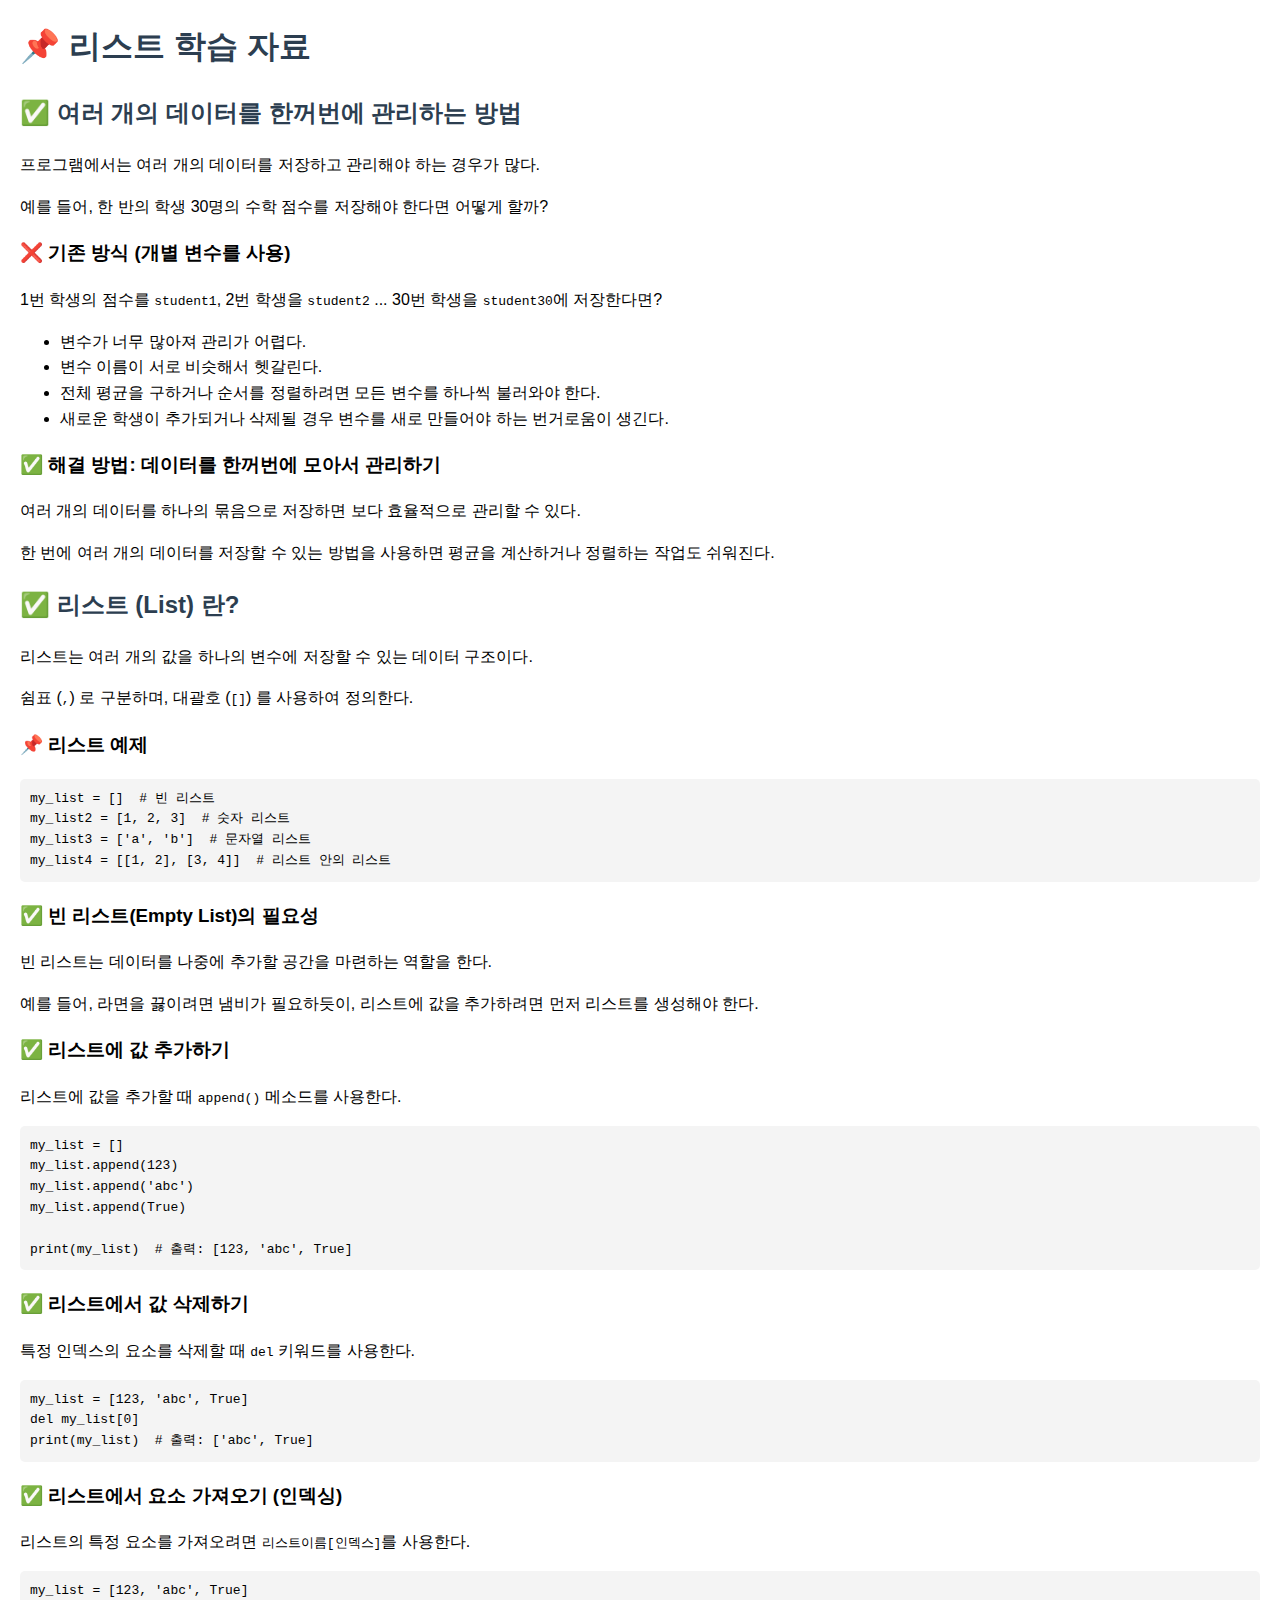
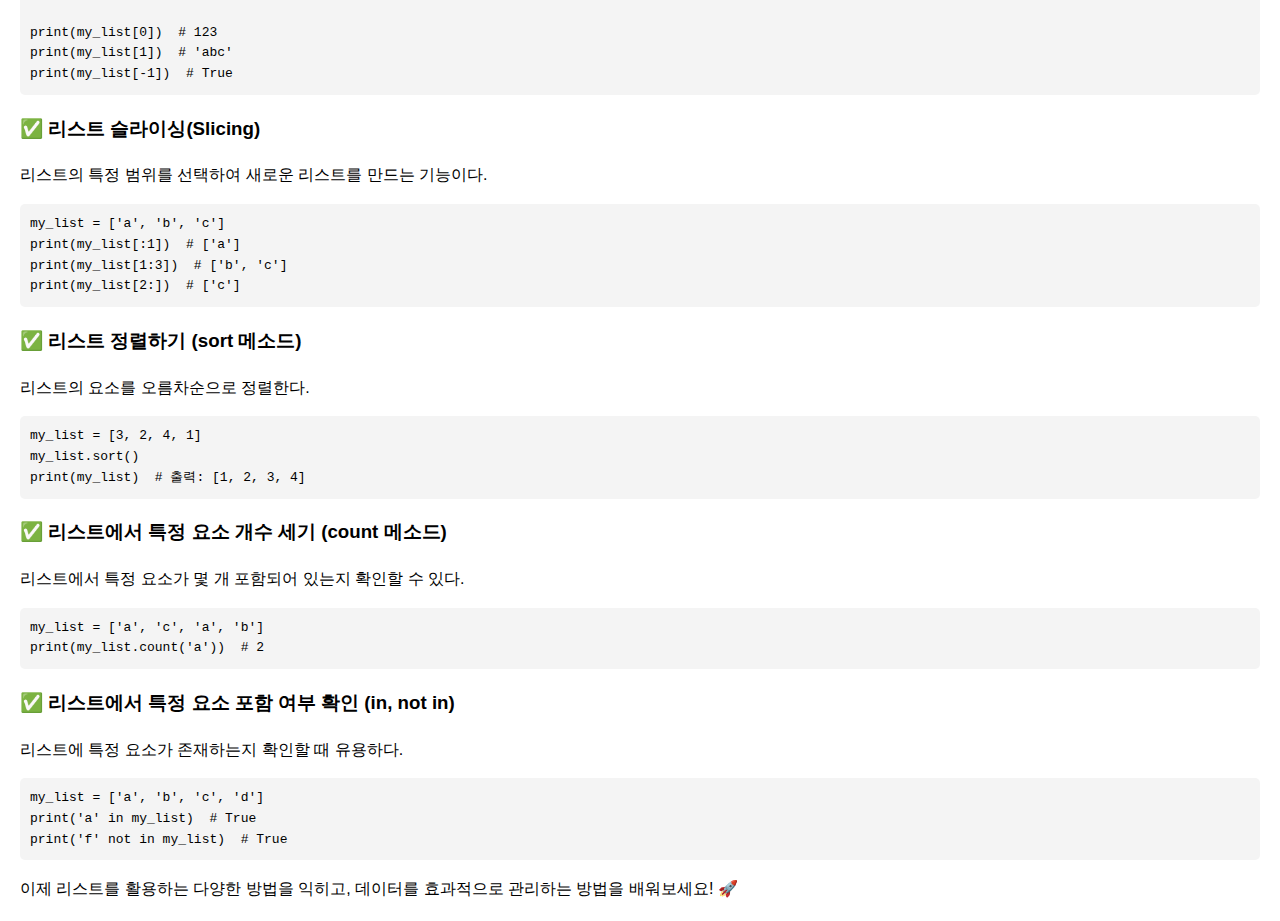
==== docs/basic.html @ 86c725ee "홈페이지 만들어보기" ====
<!DOCTYPE html>
<html lang="ko">
<head>
    <meta charset="UTF-8">
    <meta name="viewport" content="width=device-width, initial-scale=1.0">
    <title>리스트 학습 자료</title>
    <style>
        body { font-family: Arial, sans-serif; line-height: 1.6; margin: 20px; }
        h1, h2 { color: #2c3e50; }
        pre { background: #f4f4f4; padding: 10px; border-radius: 5px; overflow-x: auto; }
        .comment { color: #27ae60; font-weight: bold; }
    </style>
</head>
<body>
    <h1>📌 리스트 학습 자료</h1>

    <h2>✅ 여러 개의 데이터를 한꺼번에 관리하는 방법</h2>
    <p>프로그램에서는 여러 개의 데이터를 저장하고 관리해야 하는 경우가 많다.</p>
    <p>예를 들어, 한 반의 학생 30명의 수학 점수를 저장해야 한다면 어떻게 할까?</p>

    <h3>❌ 기존 방식 (개별 변수를 사용)</h3>
    <p>1번 학생의 점수를 <code>student1</code>, 2번 학생을 <code>student2</code> ... 30번 학생을 <code>student30</code>에 저장한다면?</p>
    <ul>
        <li>변수가 너무 많아져 관리가 어렵다.</li>
        <li>변수 이름이 서로 비슷해서 헷갈린다.</li>
        <li>전체 평균을 구하거나 순서를 정렬하려면 모든 변수를 하나씩 불러와야 한다.</li>
        <li>새로운 학생이 추가되거나 삭제될 경우 변수를 새로 만들어야 하는 번거로움이 생긴다.</li>
    </ul>

    <h3>✅ 해결 방법: 데이터를 한꺼번에 모아서 관리하기</h3>
    <p>여러 개의 데이터를 하나의 묶음으로 저장하면 보다 효율적으로 관리할 수 있다.</p>
    <p>한 번에 여러 개의 데이터를 저장할 수 있는 방법을 사용하면 평균을 계산하거나 정렬하는 작업도 쉬워진다.</p>

    <h2>✅ 리스트 (List) 란?</h2>
    <p>리스트는 여러 개의 값을 하나의 변수에 저장할 수 있는 데이터 구조이다.</p>
    <p>쉼표 (<code>,</code>) 로 구분하며, 대괄호 (<code>[]</code>) 를 사용하여 정의한다.</p>

    <h3>📌 리스트 예제</h3>
    <pre><code>my_list = []  # 빈 리스트
my_list2 = [1, 2, 3]  # 숫자 리스트
my_list3 = ['a', 'b']  # 문자열 리스트
my_list4 = [[1, 2], [3, 4]]  # 리스트 안의 리스트</code></pre>

    <h3>✅ 빈 리스트(Empty List)의 필요성</h3>
    <p>빈 리스트는 데이터를 나중에 추가할 공간을 마련하는 역할을 한다.</p>
    <p>예를 들어, 라면을 끓이려면 냄비가 필요하듯이, 리스트에 값을 추가하려면 먼저 리스트를 생성해야 한다.</p>

    <h3>✅ 리스트에 값 추가하기</h3>
    <p>리스트에 값을 추가할 때 <code>append()</code> 메소드를 사용한다.</p>
    <pre><code>my_list = []
my_list.append(123)
my_list.append('abc')
my_list.append(True)

print(my_list)  # 출력: [123, 'abc', True]</code></pre>

    <h3>✅ 리스트에서 값 삭제하기</h3>
    <p>특정 인덱스의 요소를 삭제할 때 <code>del</code> 키워드를 사용한다.</p>
    <pre><code>my_list = [123, 'abc', True]
del my_list[0]
print(my_list)  # 출력: ['abc', True]</code></pre>

    <h3>✅ 리스트에서 요소 가져오기 (인덱싱)</h3>
    <p>리스트의 특정 요소를 가져오려면 <code>리스트이름[인덱스]</code>를 사용한다.</p>
    <pre><code>my_list = [123, 'abc', True]

print(my_list[0])  # 123
print(my_list[1])  # 'abc'
print(my_list[-1])  # True</code></pre>

    <h3>✅ 리스트 슬라이싱(Slicing)</h3>
    <p>리스트의 특정 범위를 선택하여 새로운 리스트를 만드는 기능이다.</p>
    <pre><code>my_list = ['a', 'b', 'c']
print(my_list[:1])  # ['a']
print(my_list[1:3])  # ['b', 'c']
print(my_list[2:])  # ['c']</code></pre>

    <h3>✅ 리스트 정렬하기 (sort 메소드)</h3>
    <p>리스트의 요소를 오름차순으로 정렬한다.</p>
    <pre><code>my_list = [3, 2, 4, 1]
my_list.sort()
print(my_list)  # 출력: [1, 2, 3, 4]</code></pre>

    <h3>✅ 리스트에서 특정 요소 개수 세기 (count 메소드)</h3>
    <p>리스트에서 특정 요소가 몇 개 포함되어 있는지 확인할 수 있다.</p>
    <pre><code>my_list = ['a', 'c', 'a', 'b']
print(my_list.count('a'))  # 2</code></pre>

    <h3>✅ 리스트에서 특정 요소 포함 여부 확인 (in, not in)</h3>
    <p>리스트에 특정 요소가 존재하는지 확인할 때 유용하다.</p>
    <pre><code>my_list = ['a', 'b', 'c', 'd']
print('a' in my_list)  # True
print('f' not in my_list)  # True</code></pre>

    <p>이제 리스트를 활용하는 다양한 방법을 익히고, 데이터를 효과적으로 관리하는 방법을 배워보세요! 🚀</p>
</body>
</html>
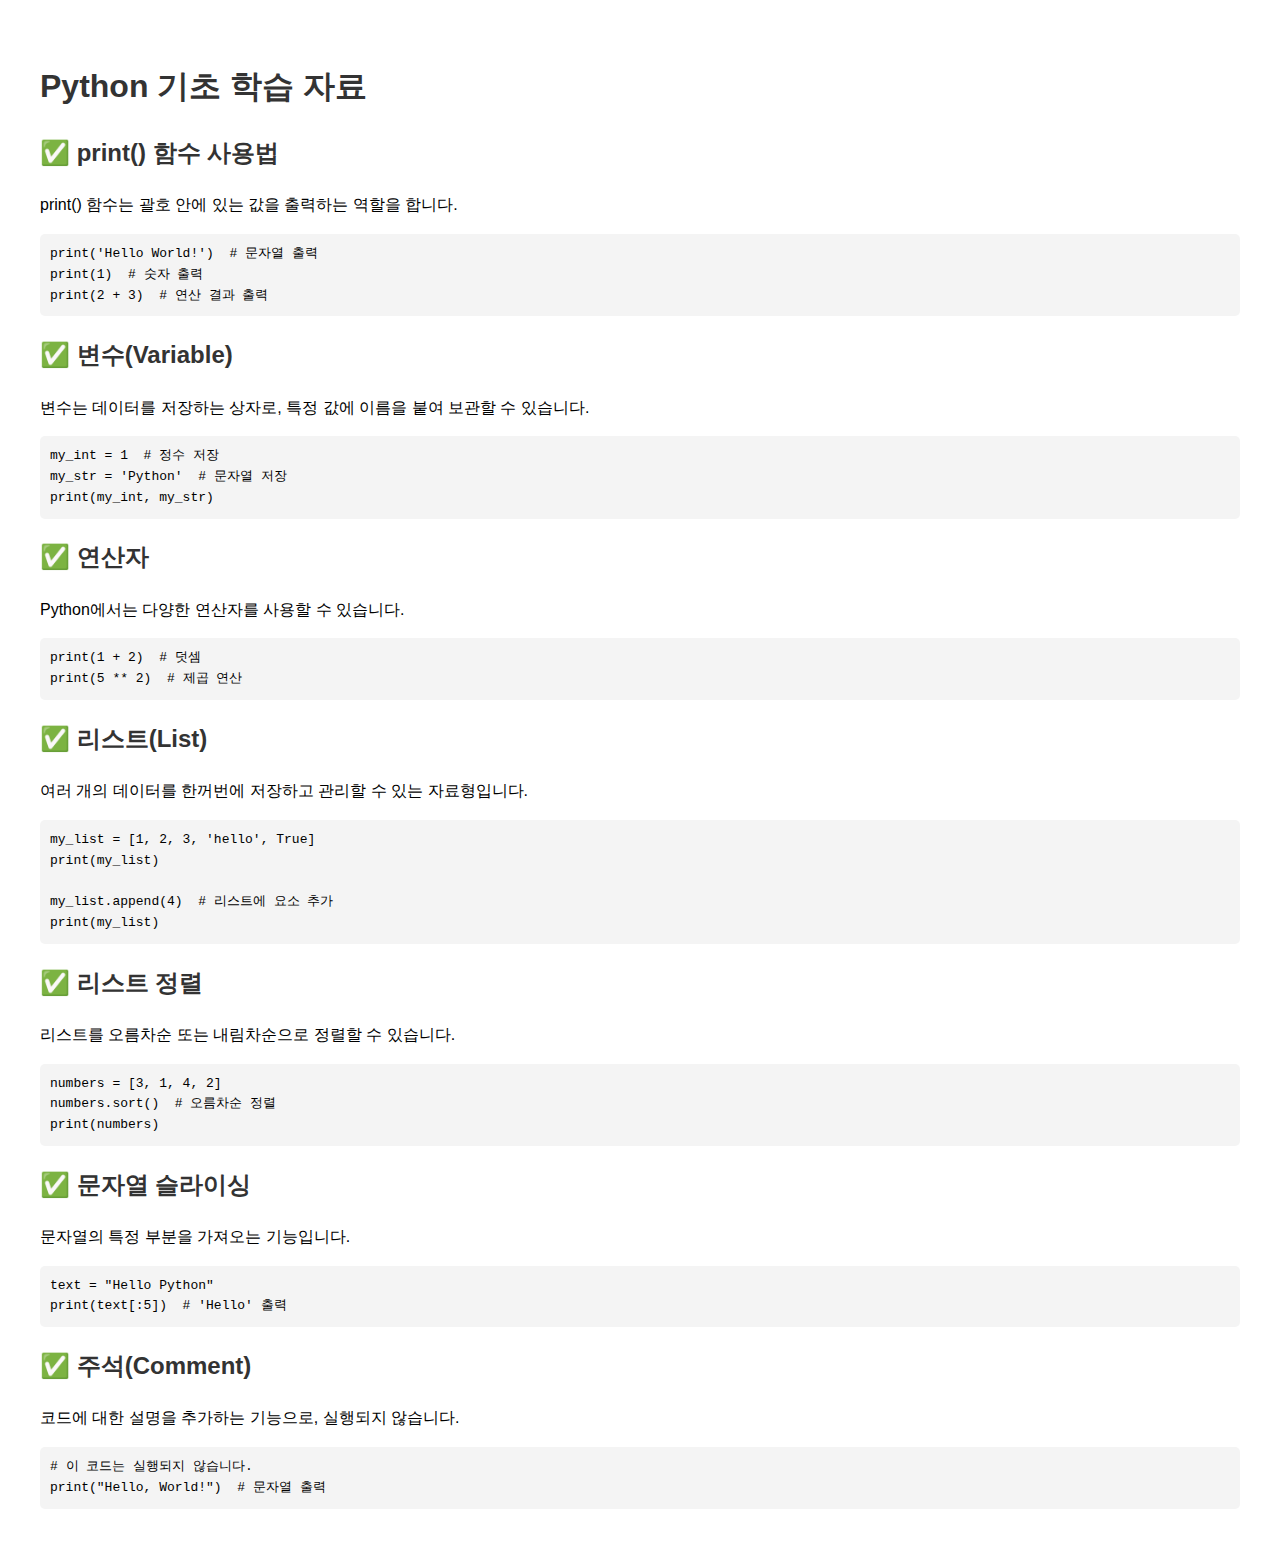
==== commit 4009299d: "홈페이지 만들어보기 2번째" ====
--- a/docs/basic.html
+++ b/docs/basic.html
@@ -3,95 +3,57 @@
 <head>
     <meta charset="UTF-8">
     <meta name="viewport" content="width=device-width, initial-scale=1.0">
-    <title>리스트 학습 자료</title>
+    <title>Python 기초 학습 자료</title>
     <style>
-        body { font-family: Arial, sans-serif; line-height: 1.6; margin: 20px; }
-        h1, h2 { color: #2c3e50; }
-        pre { background: #f4f4f4; padding: 10px; border-radius: 5px; overflow-x: auto; }
-        .comment { color: #27ae60; font-weight: bold; }
+        body { font-family: Arial, sans-serif; line-height: 1.6; margin: 20px; padding: 20px; }
+        h1, h2, h3 { color: #333; }
+        pre { background: #f4f4f4; padding: 10px; border-radius: 5px; }
+        code { font-family: monospace; }
     </style>
 </head>
 <body>
-    <h1>📌 리스트 학습 자료</h1>
+    <h1>Python 기초 학습 자료</h1>
 
-    <h2>✅ 여러 개의 데이터를 한꺼번에 관리하는 방법</h2>
-    <p>프로그램에서는 여러 개의 데이터를 저장하고 관리해야 하는 경우가 많다.</p>
-    <p>예를 들어, 한 반의 학생 30명의 수학 점수를 저장해야 한다면 어떻게 할까?</p>
+    <h2>✅ print() 함수 사용법</h2>
+    <p>print() 함수는 괄호 안에 있는 값을 출력하는 역할을 합니다.</p>
+    <pre><code>print('Hello World!')  # 문자열 출력
+print(1)  # 숫자 출력
+print(2 + 3)  # 연산 결과 출력</code></pre>
 
-    <h3>❌ 기존 방식 (개별 변수를 사용)</h3>
-    <p>1번 학생의 점수를 <code>student1</code>, 2번 학생을 <code>student2</code> ... 30번 학생을 <code>student30</code>에 저장한다면?</p>
-    <ul>
-        <li>변수가 너무 많아져 관리가 어렵다.</li>
-        <li>변수 이름이 서로 비슷해서 헷갈린다.</li>
-        <li>전체 평균을 구하거나 순서를 정렬하려면 모든 변수를 하나씩 불러와야 한다.</li>
-        <li>새로운 학생이 추가되거나 삭제될 경우 변수를 새로 만들어야 하는 번거로움이 생긴다.</li>
-    </ul>
+    <h2>✅ 변수(Variable)</h2>
+    <p>변수는 데이터를 저장하는 상자로, 특정 값에 이름을 붙여 보관할 수 있습니다.</p>
+    <pre><code>my_int = 1  # 정수 저장
+my_str = 'Python'  # 문자열 저장
+print(my_int, my_str)</code></pre>
 
-    <h3>✅ 해결 방법: 데이터를 한꺼번에 모아서 관리하기</h3>
-    <p>여러 개의 데이터를 하나의 묶음으로 저장하면 보다 효율적으로 관리할 수 있다.</p>
-    <p>한 번에 여러 개의 데이터를 저장할 수 있는 방법을 사용하면 평균을 계산하거나 정렬하는 작업도 쉬워진다.</p>
+    <h2>✅ 연산자</h2>
+    <p>Python에서는 다양한 연산자를 사용할 수 있습니다.</p>
+    <pre><code>print(1 + 2)  # 덧셈
+print(5 ** 2)  # 제곱 연산</code></pre>
 
-    <h2>✅ 리스트 (List) 란?</h2>
-    <p>리스트는 여러 개의 값을 하나의 변수에 저장할 수 있는 데이터 구조이다.</p>
-    <p>쉼표 (<code>,</code>) 로 구분하며, 대괄호 (<code>[]</code>) 를 사용하여 정의한다.</p>
+    <h2>✅ 리스트(List)</h2>
+    <p>여러 개의 데이터를 한꺼번에 저장하고 관리할 수 있는 자료형입니다.</p>
+    <pre><code>my_list = [1, 2, 3, 'hello', True]
+print(my_list)
 
-    <h3>📌 리스트 예제</h3>
-    <pre><code>my_list = []  # 빈 리스트
-my_list2 = [1, 2, 3]  # 숫자 리스트
-my_list3 = ['a', 'b']  # 문자열 리스트
-my_list4 = [[1, 2], [3, 4]]  # 리스트 안의 리스트</code></pre>
+my_list.append(4)  # 리스트에 요소 추가
+print(my_list)</code></pre>
 
-    <h3>✅ 빈 리스트(Empty List)의 필요성</h3>
-    <p>빈 리스트는 데이터를 나중에 추가할 공간을 마련하는 역할을 한다.</p>
-    <p>예를 들어, 라면을 끓이려면 냄비가 필요하듯이, 리스트에 값을 추가하려면 먼저 리스트를 생성해야 한다.</p>
+    <h2>✅ 리스트 정렬</h2>
+    <p>리스트를 오름차순 또는 내림차순으로 정렬할 수 있습니다.</p>
+    <pre><code>numbers = [3, 1, 4, 2]
+numbers.sort()  # 오름차순 정렬
+print(numbers)</code></pre>
 
-    <h3>✅ 리스트에 값 추가하기</h3>
-    <p>리스트에 값을 추가할 때 <code>append()</code> 메소드를 사용한다.</p>
-    <pre><code>my_list = []
-my_list.append(123)
-my_list.append('abc')
-my_list.append(True)
+    <h2>✅ 문자열 슬라이싱</h2>
+    <p>문자열의 특정 부분을 가져오는 기능입니다.</p>
+    <pre><code>text = "Hello Python"
+print(text[:5])  # 'Hello' 출력</code></pre>
 
-print(my_list)  # 출력: [123, 'abc', True]</code></pre>
+    <h2>✅ 주석(Comment)</h2>
+    <p>코드에 대한 설명을 추가하는 기능으로, 실행되지 않습니다.</p>
+    <pre><code># 이 코드는 실행되지 않습니다.
+print("Hello, World!")  # 문자열 출력</code></pre>
 
-    <h3>✅ 리스트에서 값 삭제하기</h3>
-    <p>특정 인덱스의 요소를 삭제할 때 <code>del</code> 키워드를 사용한다.</p>
-    <pre><code>my_list = [123, 'abc', True]
-del my_list[0]
-print(my_list)  # 출력: ['abc', True]</code></pre>
-
-    <h3>✅ 리스트에서 요소 가져오기 (인덱싱)</h3>
-    <p>리스트의 특정 요소를 가져오려면 <code>리스트이름[인덱스]</code>를 사용한다.</p>
-    <pre><code>my_list = [123, 'abc', True]
-
-print(my_list[0])  # 123
-print(my_list[1])  # 'abc'
-print(my_list[-1])  # True</code></pre>
-
-    <h3>✅ 리스트 슬라이싱(Slicing)</h3>
-    <p>리스트의 특정 범위를 선택하여 새로운 리스트를 만드는 기능이다.</p>
-    <pre><code>my_list = ['a', 'b', 'c']
-print(my_list[:1])  # ['a']
-print(my_list[1:3])  # ['b', 'c']
-print(my_list[2:])  # ['c']</code></pre>
-
-    <h3>✅ 리스트 정렬하기 (sort 메소드)</h3>
-    <p>리스트의 요소를 오름차순으로 정렬한다.</p>
-    <pre><code>my_list = [3, 2, 4, 1]
-my_list.sort()
-print(my_list)  # 출력: [1, 2, 3, 4]</code></pre>
-
-    <h3>✅ 리스트에서 특정 요소 개수 세기 (count 메소드)</h3>
-    <p>리스트에서 특정 요소가 몇 개 포함되어 있는지 확인할 수 있다.</p>
-    <pre><code>my_list = ['a', 'c', 'a', 'b']
-print(my_list.count('a'))  # 2</code></pre>
-
-    <h3>✅ 리스트에서 특정 요소 포함 여부 확인 (in, not in)</h3>
-    <p>리스트에 특정 요소가 존재하는지 확인할 때 유용하다.</p>
-    <pre><code>my_list = ['a', 'b', 'c', 'd']
-print('a' in my_list)  # True
-print('f' not in my_list)  # True</code></pre>
-
-    <p>이제 리스트를 활용하는 다양한 방법을 익히고, 데이터를 효과적으로 관리하는 방법을 배워보세요! 🚀</p>
 </body>
-</html>+</html>
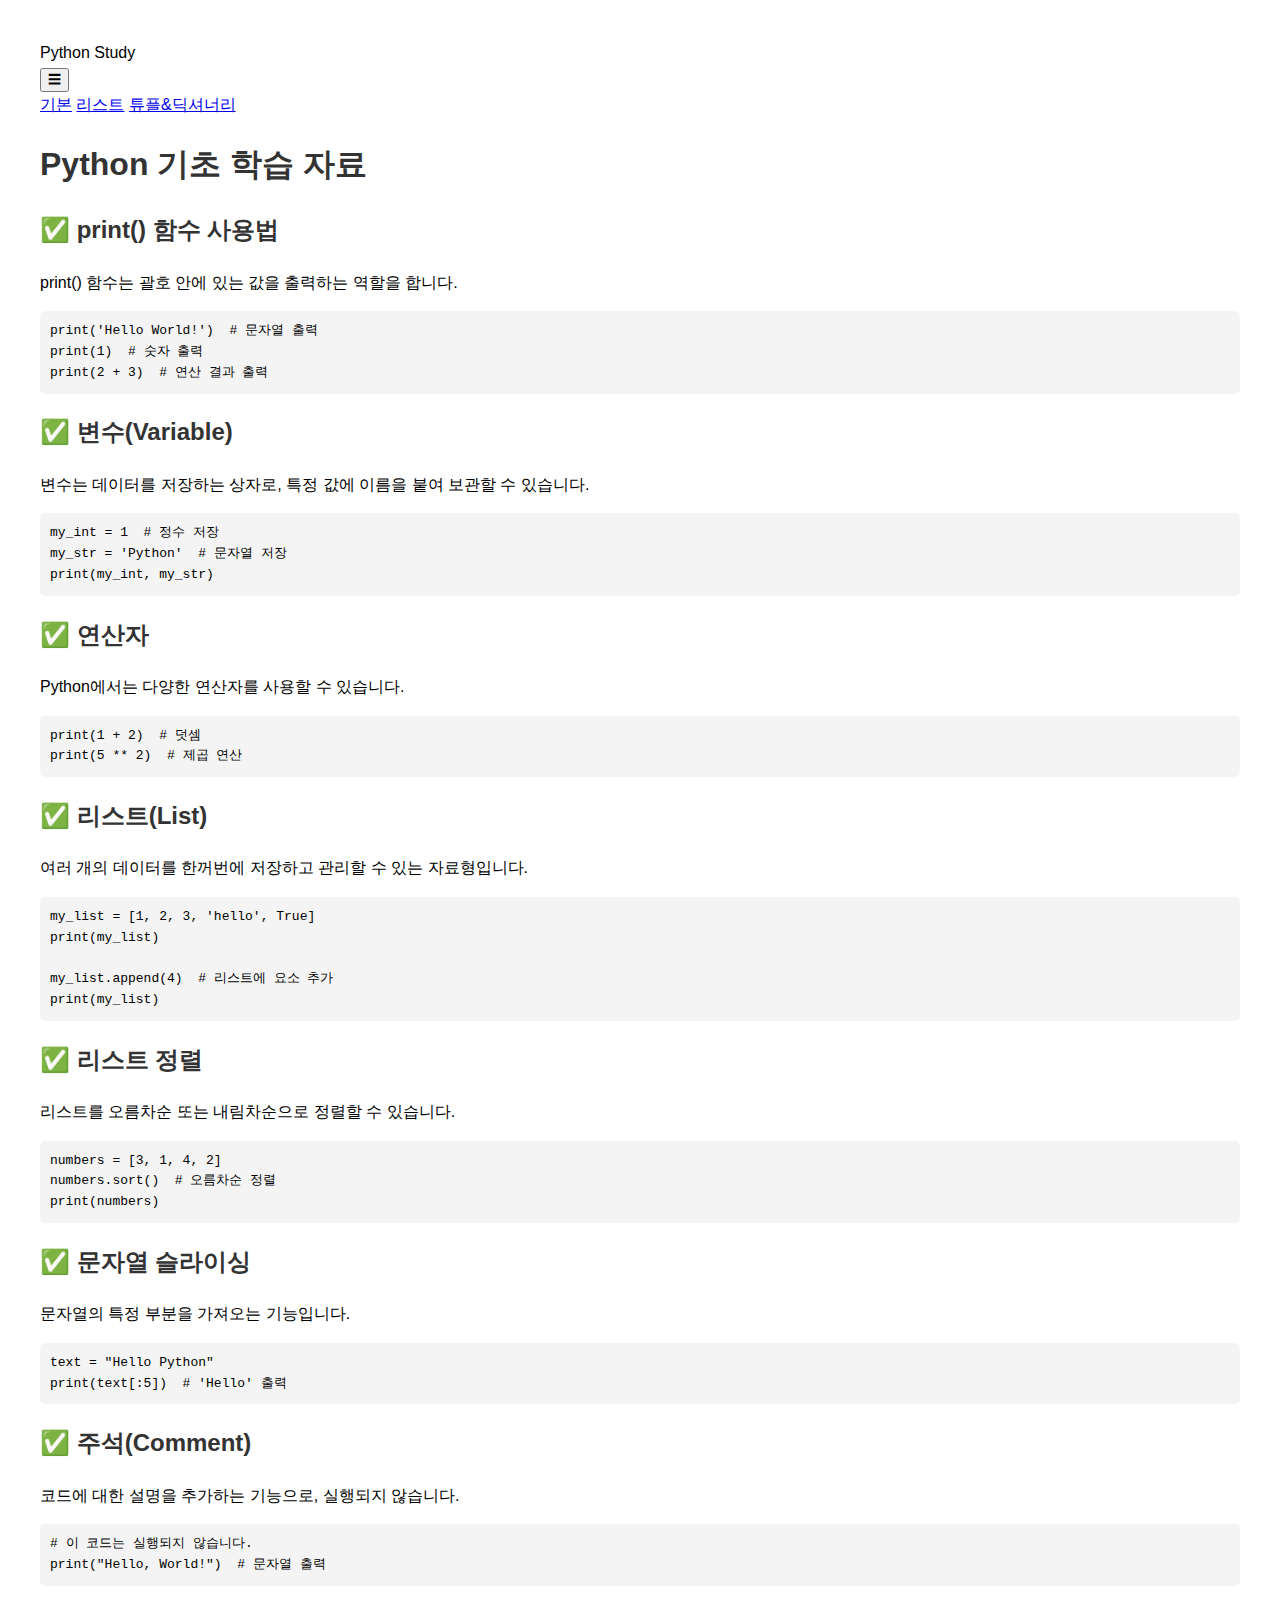
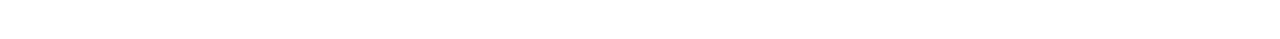
==== commit 539e2066: "✅ HTML 수정" ====
--- a/docs/basic.html
+++ b/docs/basic.html
@@ -12,6 +12,17 @@
     </style>
 </head>
 <body>
+    <nav>
+        <div class="logo">Python Study</div>
+        <button class="menu-toggle" onclick="toggleMenu()">☰</button>
+        <div class="menu-container">
+            <div class="menu">
+                <a href="basic.html">기본</a>
+                <a href="list.html">리스트</a>
+                <a href="tuple&dictionary.html">튜플&딕셔너리</a> <!-- 파일명 수정 -->
+            </div>
+        </div>
+    </nav>
     <h1>Python 기초 학습 자료</h1>
 
     <h2>✅ print() 함수 사용법</h2>
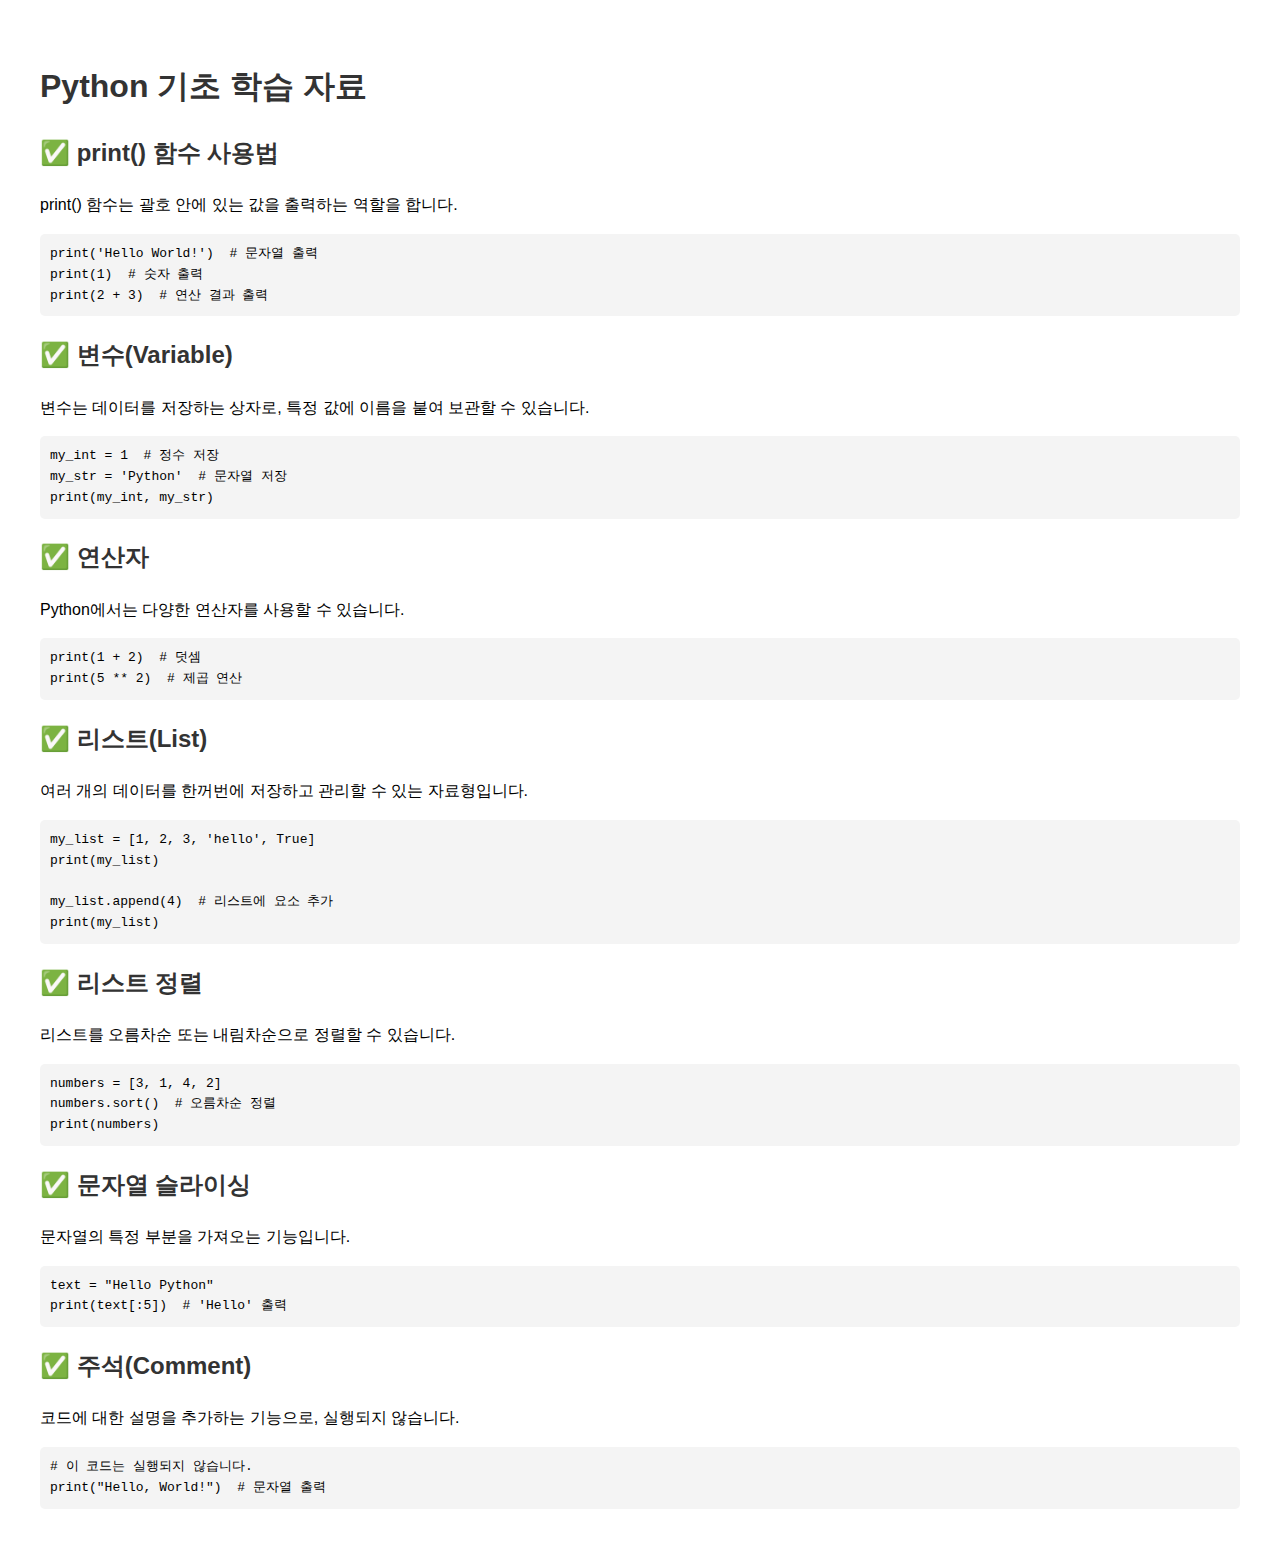
==== commit 83e80a11: "✅ HTML 수정" ====
--- a/docs/basic.html
+++ b/docs/basic.html
@@ -12,17 +12,7 @@
     </style>
 </head>
 <body>
-    <nav>
-        <div class="logo">Python Study</div>
-        <button class="menu-toggle" onclick="toggleMenu()">☰</button>
-        <div class="menu-container">
-            <div class="menu">
-                <a href="basic.html">기본</a>
-                <a href="list.html">리스트</a>
-                <a href="tuple&dictionary.html">튜플&딕셔너리</a> <!-- 파일명 수정 -->
-            </div>
-        </div>
-    </nav>
+    <script src="navLoader.js"></script> <!-- 공통 네비게이션 로드 -->
     <h1>Python 기초 학습 자료</h1>
 
     <h2>✅ print() 함수 사용법</h2>
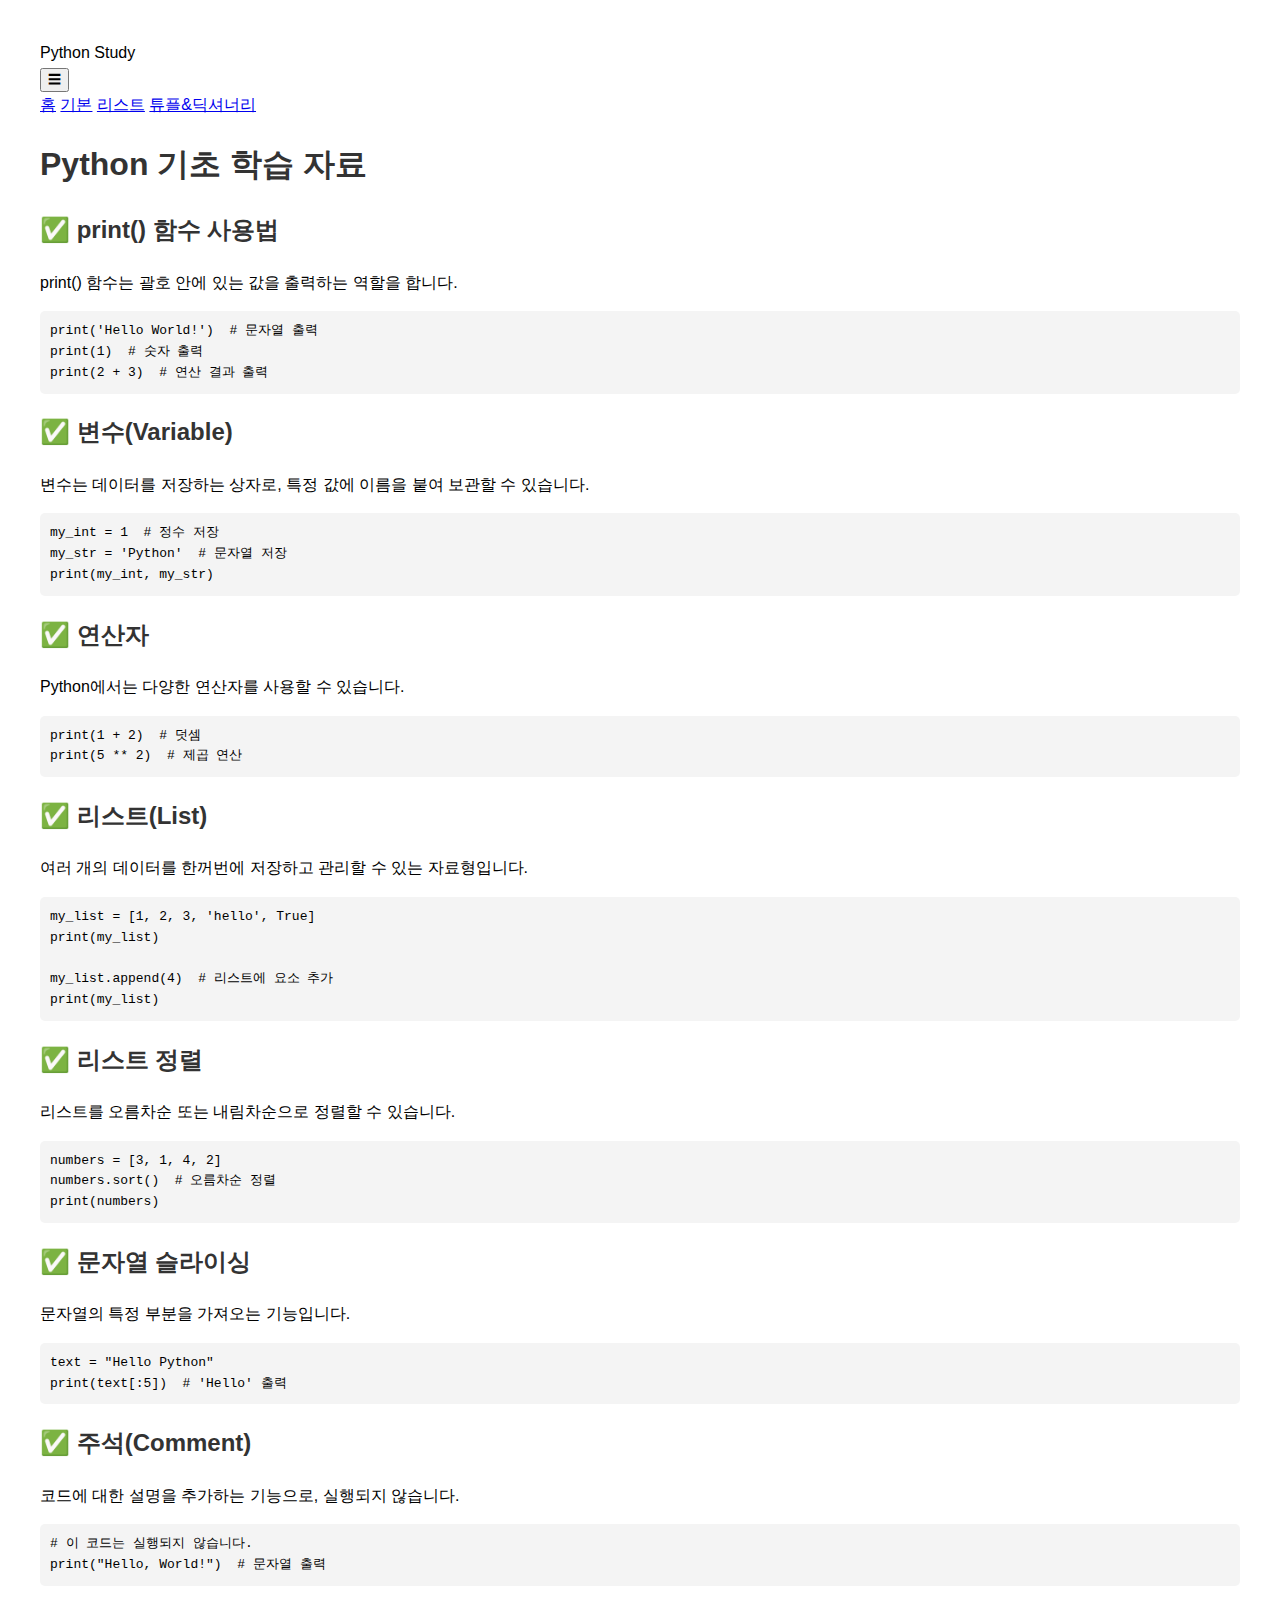
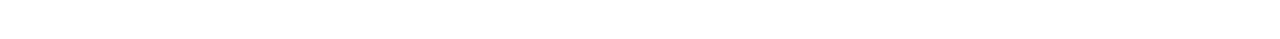
==== commit 009fc80f: "✅ HTML 수정" ====
--- a/docs/basic.html
+++ b/docs/basic.html
@@ -12,7 +12,6 @@
     </style>
 </head>
 <body>
-    <script src="navLoader.js"></script> <!-- 공통 네비게이션 로드 -->
     <h1>Python 기초 학습 자료</h1>
 
     <h2>✅ print() 함수 사용법</h2>
@@ -55,6 +54,6 @@
     <p>코드에 대한 설명을 추가하는 기능으로, 실행되지 않습니다.</p>
     <pre><code># 이 코드는 실행되지 않습니다.
 print("Hello, World!")  # 문자열 출력</code></pre>
-
+    <script src="navLoader.js"></script> <!-- 메뉴 토글 기능 추가 -->
 </body>
 </html>
